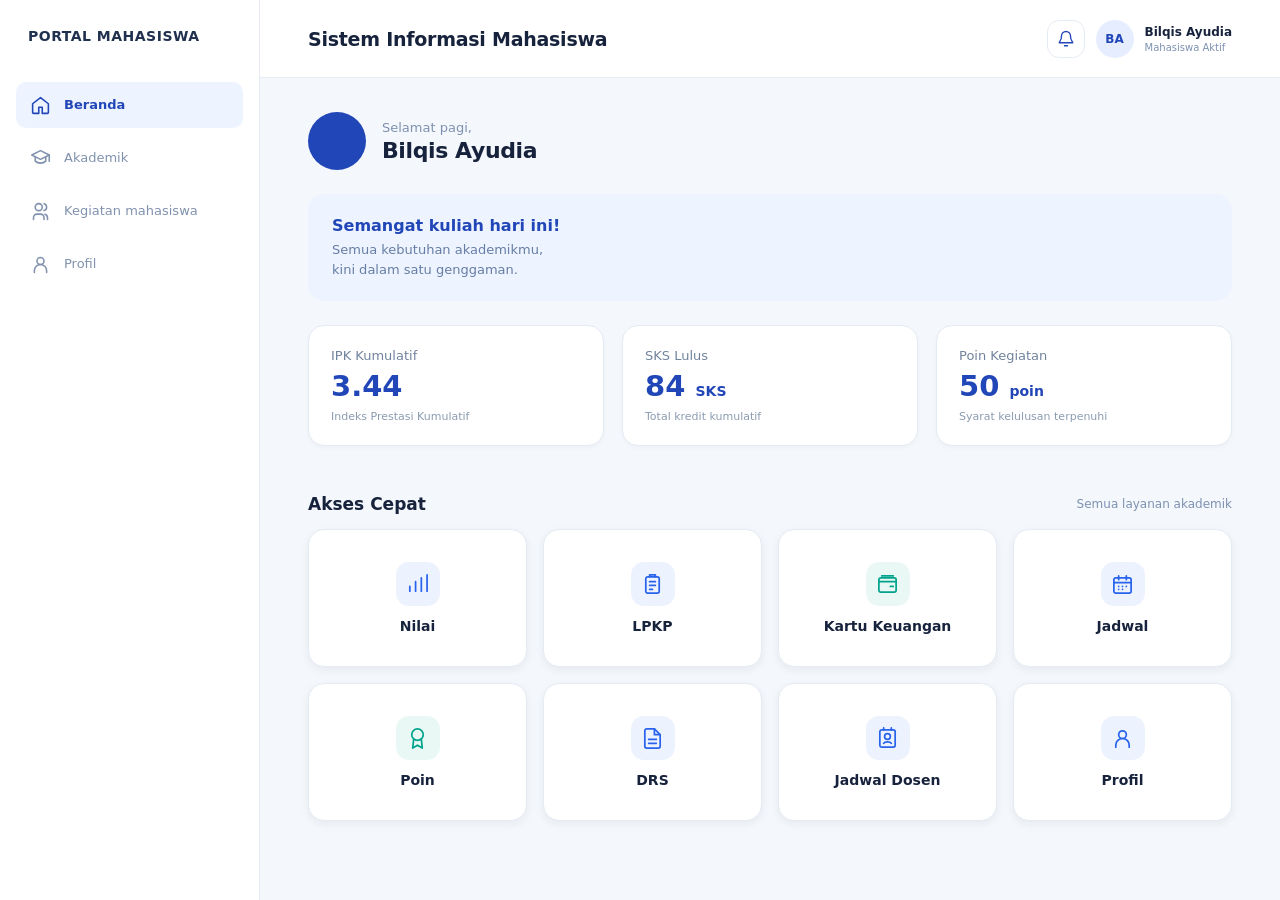
==== index.html @ 896b6457 "Publish Sistem Informasi Mahasiswa on GitHub Pages Co-authored-by: Copilot <223556219+Copilot@users." ====
<!doctype html>
<html lang="id">
  <head>
    <meta charset="UTF-8">
    <meta name="viewport" content="width=device-width, initial-scale=1">
    <meta name="theme-color" content="#f5f8fc">
    <meta name="description" content="Sistem Informasi Mahasiswa Bilqis Ayudia">
    <title>Sistem Informasi Mahasiswa — Bilqis Ayudia</title>
    <link rel="stylesheet" href="styles.css">
  </head>
  <body>
    <main id="app" class="app-shell" aria-live="polite"></main>
    <div id="toast" class="toast" role="status" aria-live="polite"></div>
    <script src="app.js"></script>
  </body>
</html>
---- styles.css ----
:root {
  color-scheme: light;
  --blue: #2146b7;
  --blue-2: #2863eb;
  --blue-dark: #163681;
  --ink: #17233c;
  --muted: #7d91b1;
  --line: #e5ebf3;
  --surface: #fff;
  --page: #f5f8fc;
  --green: #00a56b;
  font-family: Inter, ui-sans-serif, system-ui, -apple-system, BlinkMacSystemFont, "Segoe UI", sans-serif;
  font-synthesis: none;
  text-rendering: optimizeLegibility;
  -webkit-font-smoothing: antialiased;
}

* { box-sizing: border-box; }
body { margin: 0; min-width: 320px; min-height: 100vh; color: var(--ink); background: #edf1f7; }
button, input { font: inherit; }
button { color: inherit; }
.app-shell { position: relative; width: 100%; max-width: 430px; min-height: 100vh; margin: 0 auto; padding-bottom: 76px; overflow: hidden; background: var(--page); box-shadow: 0 0 32px #263a5814; }
.topbar { position: sticky; z-index: 5; top: 0; display: flex; align-items: center; min-height: 58px; padding: 0 18px; background: #ffffffed; border-bottom: 1px solid #e8edf4; backdrop-filter: blur(12px); }
.topbar-title { flex: 1; margin: 0; text-align: center; font-size: 14px; font-weight: 750; letter-spacing: -.25px; }
.back-button, .top-action { display: inline-flex; align-items: center; gap: 5px; min-width: 76px; padding: 8px 0; border: 0; background: transparent; color: var(--blue-2); font-size: 12px; cursor: pointer; }
.top-action { justify-content: flex-end; min-width: 28px; color: var(--muted); }
.page-content { padding: 16px; }
.home-content { padding-top: 24px; }
.welcome { display: flex; align-items: center; gap: 12px; margin: 0 3px 22px; }
.avatar-dot { width: 54px; height: 54px; border-radius: 50%; background: var(--blue); }
.welcome small, .eyebrow { display: block; color: var(--muted); font-size: 11px; }
.welcome h2 { margin: 3px 0 0; font-size: 18px; letter-spacing: -.4px; }
.welcome-note { display: flex; align-items: center; justify-content: space-between; gap: 12px; margin-bottom: 46px; padding: 16px; border-radius: 16px; background: #edf3ff; }
.welcome-note strong { display: block; margin-bottom: 5px; color: var(--blue); font-size: 13px; }
.welcome-note p { margin: 0; color: #667da4; font-size: 11px; line-height: 1.5; }
.icon-button { display: grid; width: 38px; height: 38px; flex: 0 0 auto; place-items: center; border: 0; border-radius: 12px; background: white; color: var(--blue); cursor: pointer; }
.shortcut-grid { display: grid; grid-template-columns: repeat(2, minmax(0, 1fr)); gap: 10px; }
.shortcut { display: flex; min-height: 76px; flex-direction: column; align-items: center; justify-content: center; gap: 6px; border: 1px solid var(--line); border-radius: 15px; background: white; box-shadow: 0 3px 8px #203c6610; font-size: 11px; font-weight: 650; cursor: pointer; transition: transform .15s, box-shadow .15s; }
.shortcut:hover { transform: translateY(-2px); box-shadow: 0 7px 16px #203c6618; }
.shortcut-icon { display: grid; width: 30px; height: 30px; place-items: center; border-radius: 10px; background: #edf2ff; color: var(--blue-2); }
.shortcut:nth-child(3) .shortcut-icon, .shortcut:nth-child(5) .shortcut-icon { background: #e9f8f5; color: #00a38b; }
.bottom-nav { position: fixed; z-index: 8; bottom: 0; left: 50%; display: grid; width: min(100%, 430px); grid-template-columns: repeat(4, 1fr); min-height: 70px; padding: 8px 8px max(8px, env(safe-area-inset-bottom)); transform: translateX(-50%); border-top: 1px solid var(--line); background: #fffffff2; backdrop-filter: blur(12px); }
.nav-item { display: flex; flex-direction: column; align-items: center; justify-content: center; gap: 3px; border: 0; background: transparent; color: #8092ae; font-size: 9px; line-height: 1.15; cursor: pointer; }
.nav-item svg { width: 20px; height: 20px; }
.nav-item.active { color: var(--blue); font-weight: 700; }
.nav-item.active svg { padding: 2px; width: 27px; height: 25px; border-radius: 12px; background: #e9efff; }
.card { margin-bottom: 14px; padding: 16px; border: 1px solid var(--line); border-radius: 17px; background: var(--surface); box-shadow: 0 2px 4px #203c6608; }
.blue-card { color: white; border: 0; background: linear-gradient(135deg, #1d3d94, #2459d2); box-shadow: 0 4px 10px #153c8b25; }
.blue-card p { color: #dce6ff; }
.blue-card .eyebrow { color: #d6e2ff; }
.metric-head, .section-head, .row-between { display: flex; align-items: center; justify-content: space-between; gap: 8px; }
.metric-head { font-size: 10px; }
.metric-head span:last-child { white-space: nowrap; }
.big-number { margin: 4px 0 0; font-size: 29px; font-weight: 800; line-height: 1.1; }
.progress { height: 5px; margin-top: 10px; overflow: hidden; border-radius: 8px; background: #ffffff70; }
.progress span { display: block; width: 100%; height: 100%; background: white; }
.activity-card { position: relative; padding: 12px; }
.tag { display: inline-flex; align-items: center; padding: 4px 7px; border-radius: 6px; background: #edf4ff; color: var(--blue); font-size: 9px; }
.date-inline { color: #8b9cb8; font-size: 9px; }
.activity-card h3 { margin: 7px 54px 5px 0; font-size: 11px; line-height: 1.4; }
.activity-card p, .small-note { margin: 0; color: #8395b1; font-size: 9px; }
.activity-score { position: absolute; top: 11px; right: 12px; color: var(--blue); text-align: right; font-size: 12px; font-weight: 750; }
.activity-footer { display: flex; justify-content: space-between; margin-top: 10px; padding-top: 8px; border-top: 1px solid #edf0f5; color: #8b9cb8; font-size: 9px; }
.success { color: var(--green) !important; }
.primary-button, .secondary-button, .danger-button { width: 100%; min-height: 44px; border: 0; border-radius: 13px; background: var(--blue); color: white; font-size: 12px; font-weight: 700; cursor: pointer; }
.primary-button { box-shadow: 0 3px 6px #1c439330; }
.bottom-action { position: sticky; z-index: 4; bottom: 70px; margin: 0 16px 10px; }
.semester-select { margin: -4px 0 14px; padding: 9px; border: 3px solid #e3e8ef; border-radius: 11px; background: white; text-align: center; font-size: 10px; font-weight: 700; }
.term-label { display: flex; align-items: center; justify-content: space-between; margin: 15px 2px 10px; font-size: 9px; font-weight: 800; }
.semester-pill { display: inline-flex; flex-direction: column; gap: 3px; margin-bottom: 12px; padding: 8px 12px; border-radius: 10px; background: var(--blue-dark); color: white; font-size: 10px; font-weight: 700; }
.semester-pill small { font-size: 8px; font-weight: 400; }
.grade-summary { margin-top: 0; padding: 15px; }
.grade-summary h2 { margin: 11px 0 4px; font-size: 15px; }
.grade-summary .student-id { margin: 0; font-size: 9px; }
.verified { padding: 4px 9px; border: 1px solid #8da8e6; border-radius: 7px; background: #ffffff22; color: #eef3ff; font-size: 9px; }
.stats { display: grid; grid-template-columns: repeat(3, 1fr); gap: 7px; margin: 13px 0 10px; }
.stat { padding: 9px 5px; border: 1px solid #ffffff20; border-radius: 11px; background: #ffffff20; text-align: center; }
.stat small { display: block; margin-bottom: 4px; color: #d7e2ff; font-size: 8px; }
.stat strong { font-size: 16px; }
.summary-foot { display: flex; justify-content: space-between; padding-top: 8px; border-top: 1px solid #ffffff2c; font-size: 8px; }
.table-card { padding: 0; overflow: hidden; }
.table-title { padding: 11px 12px; border-bottom: 1px solid #edf0f5; font-size: 10px; font-weight: 750; }
.grade-table { width: 100%; border-collapse: collapse; text-align: left; font-size: 9px; }
.grade-table th, .grade-table td { padding: 9px 8px; border-bottom: 1px solid #edf0f5; vertical-align: middle; }
.grade-table th { color: #8092ae; font-size: 8px; font-weight: 600; }
.grade-table td:first-child { color: #7186a7; }
.grade-table td:last-child { text-align: center; }
.grade { padding: 2px 5px; border: 1px solid #3282ff; border-radius: 4px; color: #1262eb; font-size: 9px; }
.grade.green { border-color: #00b982; color: #00a66c; }
.grade.orange { border-color: #ff9500; color: #ed8200; }
.finance-summary { padding: 14px; }
.finance-summary .metric-head { font-size: 9px; }
.finance-numbers { display: grid; grid-template-columns: 1fr 1fr; gap: 8px; margin: 12px 0; }
.finance-number { min-height: 48px; padding: 9px; border-radius: 12px; background: #ffffff20; color: #dce6ff; font-size: 8px; }
.finance-number strong { display: block; margin-top: 4px; color: white; font-size: 15px; }
.finance-bottom { padding-top: 9px; border-top: 1px solid #ffffff25; font-size: 9px; }
.method-card { padding: 14px; }
.method-grid { display: grid; grid-template-columns: repeat(4, 1fr); gap: 6px; margin: 11px 0; }
.method { min-height: 40px; border: 1px solid var(--line); border-radius: 10px; background: #f8fafd; font-size: 9px; font-weight: 700; cursor: pointer; }
.method small { display: block; color: #94a4bd; font-size: 7px; font-weight: 400; }
.method.selected { border: 1.5px solid var(--blue-2); background: #f3f7ff; color: var(--blue-2); }
.subheading { margin: 0; font-size: 11px; }
.transactions { padding: 13px 12px; }
.transactions .section-head { margin-bottom: 7px; font-size: 10px; font-weight: 750; }
.transaction { display: flex; justify-content: space-between; gap: 8px; padding: 10px 0; border-bottom: 1px solid #eff2f6; }
.transaction:last-child { border-bottom: 0; }
.transaction strong { display: block; font-size: 9px; }
.transaction small { display: block; margin-top: 4px; color: #92a1b8; font-size: 8px; }
.transaction-amount { flex: 0 0 auto; color: var(--green); text-align: right; font-size: 9px; font-weight: 750; }
.receipt-button { width: 100%; margin-top: 9px; padding: 11px; border: 0; border-radius: 10px; background: #edf2f8; color: #4a5a72; font-size: 10px; font-weight: 650; cursor: pointer; }
.schedule-legend { margin: 0 0 11px; font-size: 10px; font-weight: 700; }
.schedule-legend::before { display: inline-block; width: 8px; height: 8px; margin-right: 6px; border-radius: 50%; background: var(--blue-2); content: ""; }
.schedule-table { width: 100%; border: 1px solid #cfe1ff; border-spacing: 0; overflow: hidden; border-radius: 10px; background: white; font-size: 8px; }
.schedule-table th, .schedule-table td { padding: 8px 6px; border-bottom: 1px solid #e6eef8; vertical-align: top; }
.schedule-table th { background: #e4f2ff; text-align: left; font-size: 8px; }
.schedule-table td:first-child { white-space: nowrap; }
.schedule-table tr.day td { padding: 6px; background: #f2f7ff; color: var(--blue); font-size: 8px; font-weight: 750; }
.schedule-table strong { display: block; color: #1754cc; font-size: 8px; }
.schedule-table small { display: block; margin-top: 3px; color: #8192ac; font-size: 7px; line-height: 1.35; }
.room { display: inline-block; padding: 3px 5px; border-radius: 4px; background: #e7efff; color: #1954c6; font-size: 7px; }
.schedule-empty { padding: 10px !important; color: #a3afc1; text-align: center; font-style: italic; }
.profile-hero { padding: 22px 18px; text-align: center; }
.profile-avatar { display: grid; width: 78px; height: 78px; margin: 0 auto 14px; place-items: center; border-radius: 50%; background: #2454db; box-shadow: 0 3px 6px #2146b740; color: white; font-size: 24px; font-weight: 750; }
.profile-hero h2 { margin: 0 0 4px; font-size: 15px; }
.profile-hero p { margin: 4px 0; color: #657995; font-size: 11px; }
.profile-hero .program { color: #135bff; font-size: 12px; }
.badges { display: flex; justify-content: center; gap: 10px; margin-top: 13px; }
.badge { padding: 5px 13px; border: 1px solid #9ce8c9; border-radius: 16px; background: #f1fff8; color: #00a46b; font-size: 10px; }
.badge.blue { border-color: #b8d3ff; background: #f0f6ff; color: #1761eb; }
.ktm-link { display: inline-flex; align-items: center; justify-content: center; gap: 7px; margin-top: 15px; padding: 8px 12px; border: 1px solid #b8d3ff; border-radius: 9px; background: #f2f7ff; color: #1761eb; font-size: 10px; font-weight: 650; cursor: pointer; }
.section-head { margin: 0 0 10px; }
.section-head h2 { margin: 0; font-size: 13px; }
.text-button { border: 0; background: transparent; color: #145fff; font-size: 10px; cursor: pointer; }
.detail-row { display: flex; justify-content: space-between; gap: 14px; padding: 11px 0; border-top: 1px solid #eff2f6; font-size: 10px; }
.detail-row span:first-child { color: #879bb9; }
.detail-row strong { text-align: right; font-weight: 550; }
.logout { min-height: 44px; border: 1px solid #ffc9cf; background: #fff6f7; color: #f22242; }
.ktm-top { display: flex; align-items: flex-start; justify-content: space-between; padding: 1px 2px 14px; }
.ktm-top h1 { margin: 0; font-size: 14px; }
.active-chip { padding: 8px 12px; border: 1px solid #86aaff; border-radius: 20px; color: var(--blue-2); font-size: 9px; }
.ktm-card { padding: 16px; border: 0; border-radius: 17px; background: linear-gradient(120deg, #1f49c2, #3565c9 70%, #264990); color: white; box-shadow: 0 4px 8px #1d3a8325; }
.university { display: flex; align-items: center; gap: 10px; font-size: 11px; font-weight: 750; }
.uni-mark { display: grid; width: 32px; height: 32px; place-items: center; border: 1px solid #ffffff66; border-radius: 8px; background: #ffffff16; font-size: 14px; }
.university small, .ktm-student small { display: block; margin-top: 2px; color: #e0e9ff; font-size: 9px; font-weight: 400; }
.ktm-student { display: flex; align-items: center; gap: 13px; margin: 17px 0 14px; }
.photo-placeholder { width: 62px; height: 62px; flex: 0 0 auto; border: 2px solid white; border-radius: 50%; }
.ktm-student strong { font-size: 14px; }
.ktm-footer { display: flex; justify-content: space-between; padding-top: 11px; border-top: 1px solid #ffffff35; font-size: 10px; }
.valid-chip { padding: 4px 9px; border-radius: 13px; background: #172d6b80; font-size: 9px; }
.secondary-button { min-height: 39px; margin: 15px 0 6px; border: 4px solid #e1ebff; border-radius: 12px; background: var(--blue-2); }
.bio-card { padding: 8px 14px; }
.bio-card .detail-row { min-height: 50px; align-items: center; }
.bio-card .detail-row:last-child { border-bottom: 0; }
.bio-card .address-row { display: block; padding: 13px 0; }
.bio-card .address-row strong { display: block; margin-top: 8px; text-align: left; }
.lpkp-card { padding: 12px; }
.lpkp-title { display: flex; justify-content: space-between; gap: 8px; margin-bottom: 7px; font-size: 10px; font-weight: 750; }
.lpkp-title span { padding: 4px 6px; border-radius: 9px; background: #eafff4; color: #07965f; font-size: 7px; }
.lpkp-card > p { margin: 0; color: #8395ad; font-size: 8px; line-height: 1.45; }
.course-card { padding: 11px; }
.course-title { margin: 6px 0 5px; color: #1552c5; font-size: 10px; font-weight: 750; }
.course-info { margin: 0; color: #8192a9; font-size: 8px; line-height: 1.45; }
.meeting-title { margin: 12px 0 6px; font-size: 8px; font-weight: 750; }
.meeting-grid { display: grid; grid-template-columns: repeat(8, 1fr); gap: 4px; }
.meeting { display: grid; min-height: 21px; place-items: center; border: 1px solid #dce4ed; border-radius: 5px; background: #f7f9fc; color: #7c8ba1; font-size: 7px; }
.meeting.done { border-color: #7ce3bc; background: #eafff5; color: #00a46b; }
.meeting.current { border-color: var(--blue); background: var(--blue); color: white; }
.meeting-fields { display: grid; gap: 0; margin-top: 11px; padding: 8px; border: 1px solid #e8edf3; border-radius: 9px; background: #fbfcfe; }
.meeting-fields div { display: flex; justify-content: space-between; padding: 3px 0; color: #7d8ea5; font-size: 7px; }
.attendance-head { display: flex; justify-content: space-between; margin: 10px 0 6px; font-size: 8px; font-weight: 750; }
.attendance-person { display: flex; align-items: center; justify-content: space-between; padding: 6px 4px; border-top: 1px solid #edf0f5; font-size: 7px; }
.attendance-person small { display: block; margin-top: 2px; color: #99a6b9; font-size: 6px; }
.attendance-mark { padding: 3px 5px; border-radius: 4px; background: #e6f8f0; color: #07965f; font-size: 7px; }
.attendance-summary { display: grid; grid-template-columns: repeat(2, minmax(0, 1fr)); gap: 6px; margin: 8px 0; }
.attendance-count { display: inline-flex; align-items: center; justify-content: center; min-height: 27px; padding: 5px 7px; border: 1px solid #e5ebf3; border-radius: 7px; background: #f7f9fc; color: #52627a; font-size: 8px; font-weight: 650; }
.attendance-count.status-H { border-color: #b8ead5; background: #eafff5; color: #078654; }
.attendance-count.status-I { border-color: #bfd7ff; background: #eef5ff; color: #2863c7; }
.attendance-count.status-S { border-color: #f4d793; background: #fff8e8; color: #aa7100; }
.attendance-count.status-A { border-color: #ffc9cf; background: #fff1f2; color: #d32e43; }
.attendance-save { grid-column: 1 / -1; min-height: 34px; border-radius: 8px; font-size: 9px; }
.attendance-table-wrap { width: 100%; max-height: 440px; overflow: auto; border: 1px solid #cfe1ee; border-radius: 8px; background: white; }
.attendance-table { width: 100%; min-width: 650px; border-collapse: collapse; background: white; color: #25354d; font-size: 10px; }
.attendance-table th, .attendance-table td { padding: 8px 9px; border-bottom: 1px solid #deedf3; text-align: left; }
.attendance-table th { position: sticky; z-index: 1; top: 0; background: #e6f5fb; font-weight: 650; }
.attendance-table th:first-child, .attendance-table td:first-child { width: 48px; text-align: center; }
.attendance-table th:nth-child(2), .attendance-table td:nth-child(2) { width: 130px; }
.attendance-table th:last-child, .attendance-table td:last-child { width: 180px; }
.attendance-table tbody tr:nth-child(even) { background: #e8f8fc; }
.attendance-table tbody tr:hover { background: #d9f1fa; }
.attendance-select { width: 100%; min-width: 145px; padding: 5px 7px; border: 1px solid #d9e4ee; border-radius: 6px; background: white; color: #34445c; font-size: 9px; }
.attendance-select[data-status="H"] { border-color: #9bdcb9; color: #078654; }
.attendance-select[data-status="I"] { border-color: #a9c8fb; color: #2863c7; }
.attendance-select[data-status="S"] { border-color: #f0d081; color: #9a6900; }
.attendance-select[data-status="A"] { border-color: #f1a7af; color: #c1263d; }
.student-approval { margin-top: 14px; padding: 12px; border: 1px solid #cfe1ee; border-radius: 10px; background: #f8fcfe; }
.approval-fields { display: grid; gap: 0; padding: 8px 10px; border: 1px solid #e2edf3; border-radius: 8px; background: white; }
.approval-row { display: flex; align-items: center; justify-content: space-between; gap: 12px; min-width: 0; padding: 9px 0; border: 0; border-bottom: 1px solid #edf1f5; color: #65758c; font-size: 9px; }
.approval-row strong { color: var(--ink); font-weight: 650; text-align: right; }
.consent-row { display: grid; grid-template-columns: minmax(0, 1fr) auto; }
.consent-row legend { padding: 0 5px; color: #65758c; font-weight: 650; }
.consent-row > span { grid-column: 1 / -1; line-height: 1.5; }
.consent-options { display: flex; gap: 14px; }
.consent-option { display: inline-flex; align-items: center; gap: 5px; color: var(--ink); font-weight: 700; }
.consent-option input { accent-color: var(--blue); }
.material-field { display: grid; gap: 6px; margin-top: 10px; color: #65758c; font-size: 9px; }
.material-field textarea, .approval-date-input { width: 100%; min-width: 0; padding: 8px 9px; border: 1px solid #d9e4ee; border-radius: 6px; background: white; color: var(--ink); font: inherit; }
.material-field small { color: #8c9bb0; font-size: 8px; font-weight: 400; }
.approval-note { padding: 9px 0; border-bottom: 1px solid #edf1f5; }
.approval-date { display: grid; grid-template-columns: minmax(0, 1fr) minmax(140px, .7fr); }
.approval-date-input { font-size: 9px; }
.approval-actions { display: flex; justify-content: flex-end; gap: 8px; margin-top: 10px; }
.approval-actions button, .approval-open { width: auto; min-width: 90px; min-height: 33px; margin: 0; padding: 0 14px; border-radius: 7px; font-size: 9px; }
.approval-actions .secondary-button, .approval-open { border: 1px solid #d9e4ee; background: white; color: #52627a; }
.approval-save:disabled { box-shadow: none; background: #c4cbd6; cursor: not-allowed; }
.approval-open { margin-top: 12px; }
[hidden] { display: none !important; }
.course-list { padding: 3px 12px; }
.course-list-item { display: flex; justify-content: space-between; gap: 8px; padding: 8px 0; border-bottom: 1px solid #eef1f5; font-size: 8px; font-weight: 650; }
.course-list-item small { display: block; margin-top: 3px; color: #8898af; font-size: 7px; font-weight: 400; }
.course-count { align-self: center; padding: 4px 6px; border-radius: 10px; background: #eff2f7; color: #7586a0; font-size: 7px; white-space: nowrap; }
.course-count.complete { background: #e6faf1; color: #009d65; }
.toast { position: fixed; z-index: 20; bottom: 88px; left: 50%; max-width: calc(100% - 32px); padding: 10px 14px; transform: translate(-50%, 12px); border-radius: 10px; background: #17233c; color: white; font-size: 11px; opacity: 0; pointer-events: none; transition: opacity .18s, transform .18s; }
.toast.visible { transform: translate(-50%, 0); opacity: 1; }
.modal-backdrop { position: fixed; z-index: 30; inset: 0; display: grid; place-items: center; padding: 20px; background: #13234466; }
.modal { width: min(100%, 390px); max-height: min(90vh, 760px); overflow-y: auto; padding: 20px; border-radius: 18px; background: white; box-shadow: 0 16px 50px #07142c30; }
.modal h2 { margin: 0 0 15px; font-size: 16px; }
.modal-heading { display: flex; align-items: flex-start; justify-content: space-between; gap: 10px; }
.modal-heading h2 { margin: 0; }
.modal-close { width: 28px; height: 28px; flex: 0 0 auto; border: 0; border-radius: 8px; background: #f2f5fa; color: #7586a0; font-size: 20px; line-height: 1; cursor: pointer; }
.modal-description { margin: 8px 0 15px; color: #8392a8; font-size: 10px; line-height: 1.5; }
.form-field { display: grid; gap: 6px; margin: 12px 0; color: #788ba7; font-size: 10px; }
.form-field input, .form-field select { width: 100%; min-width: 0; padding: 10px; border: 1px solid var(--line); border-radius: 9px; background: white; color: var(--ink); font-size: 12px; }
.form-field input[type="file"] { padding: 8px; font-size: 10px; }
.form-field input[type="file"]::file-selector-button { margin-right: 8px; padding: 6px 8px; border: 0; border-radius: 6px; background: #edf3ff; color: var(--blue); font-size: 9px; cursor: pointer; }
.form-field small { color: #8c9bb0; font-size: 9px; }
.form-row { display: grid; grid-template-columns: 1.2fr .8fr; gap: 10px; }
.modal-actions { display: flex; gap: 9px; margin-top: 18px; }
.modal-actions button { min-height: 39px; }
.modal-actions .cancel { border: 1px solid var(--line); background: white; color: #71829d; }
.modal-actions .primary-button { flex: 1; }
.evidence-name { margin-top: 6px !important; overflow-wrap: anywhere; }
.pending-status { color: #c98200; }
.home-topbar, .dashboard-stats, .shortcut-heading { display: none; }

@media (min-width: 700px) {
  body { padding: 24px 0; }
  .app-shell { min-height: min(900px, calc(100vh - 48px)); border: 1px solid #e5eaf1; border-radius: 22px; }
  .bottom-nav { bottom: max(24px, calc((100vh - 900px) / 2)); border-right: 1px solid var(--line); border-left: 1px solid var(--line); border-radius: 0 0 22px 22px; }
  .toast { bottom: max(100px, calc((100vh - 900px) / 2 + 92px)); }
}

@media (min-width: 700px) and (max-width: 899px) {
  body { padding: 0; background: #f4f7fb; }
  .app-shell { width: 100%; max-width: none; min-height: 100vh; margin: 0; padding: 0 0 0 205px; overflow: visible; border: 0; border-radius: 0; background: #f4f7fb; box-shadow: none; }
  .topbar { min-height: 68px; padding: 0 26px; }
  .topbar-title { text-align: left; font-size: 17px; }
  .home-topbar { display: flex; }
  .home-topbar .topbar-title { flex: 0 1 auto; }
  .home-account { display: flex; align-items: center; gap: 9px; margin-left: auto; font-size: 11px; }
  .home-account .icon-button { border: 1px solid var(--line); }
  .home-account strong, .home-account small { display: block; }
  .home-account small { margin-top: 3px; color: var(--muted); font-size: 9px; }
  .account-avatar { display: grid; width: 34px; height: 34px; place-items: center; border-radius: 50%; background: #e6edff; color: var(--blue); font-weight: 750; }
  .page-content { width: 100%; max-width: none; margin: 0; padding: 26px; }
  .home-content { padding-top: 28px; }
  .dashboard-stats { display: grid; grid-template-columns: repeat(3, minmax(0, 1fr)); gap: 10px; margin-bottom: 24px; }
  .dashboard-stat { display: grid; gap: 6px; margin: 0; padding: 14px; }
  .dashboard-stat > span { color: #71839d; font-size: 11px; }
  .dashboard-stat > strong { color: var(--blue); font-size: 23px; }
  .dashboard-stat > strong small { font-size: 11px; }
  .dashboard-stat > small { color: #8b9bb1; font-size: 9px; }
  .shortcut-heading { display: flex; margin: 0 0 12px; }
  .shortcut-heading h2 { font-size: 15px; }
  .shortcut-heading > span { color: var(--muted); font-size: 10px; }
  .shortcut-grid { grid-template-columns: repeat(2, minmax(0, 1fr)); gap: 12px; }
  .shortcut { min-height: 96px; gap: 9px; font-size: 12px; }
  .bottom-nav { position: fixed; top: 0; right: auto; bottom: 0; left: 0; display: flex; width: 205px; min-height: 100vh; flex-direction: column; align-items: stretch; justify-content: flex-start; gap: 6px; padding: 22px 12px; transform: none; border: 0; border-right: 1px solid #e6ebf2; border-radius: 0; background: white; }
  .bottom-nav::before { padding: 0 10px 22px; color: #20314f; content: "PORTAL MAHASISWA"; font-size: 12px; font-weight: 800; letter-spacing: .025em; }
  .nav-item { min-height: 42px; flex-direction: row; justify-content: flex-start; gap: 10px; padding: 0 10px; border-radius: 9px; font-size: 11px; }
  .nav-item svg { width: 19px; height: 19px; flex: 0 0 auto; }
  .nav-item.active { background: #edf3ff; }
  .nav-item.active svg { width: 19px; height: 19px; padding: 0; border-radius: 0; background: transparent; }
  .nav-item span br { display: none; }
  .bottom-action { position: static; margin: 0 26px 26px; }
  .toast { bottom: 22px; }
}

@media (min-width: 900px) {
  body { min-width: 760px; padding: 0; background: #f4f7fb; }
  .app-shell { width: 100%; max-width: none; min-height: 100vh; margin: 0; padding: 0 0 0 260px; overflow: visible; border: 0; border-radius: 0; background: #f4f7fb; box-shadow: none; }
  .topbar { min-height: 78px; padding: 0 48px; }
  .topbar-title { text-align: left; font-size: 19px; }
  .back-button { min-width: 92px; font-size: 13px; }
  .top-action { min-width: 40px; }
  .home-topbar { display: flex; }
  .home-topbar .topbar-title { flex: 0 1 auto; }
  .home-account { display: flex; align-items: center; gap: 11px; margin-left: auto; font-size: 12px; }
  .home-account .icon-button { border: 1px solid var(--line); }
  .home-account strong, .home-account small { display: block; }
  .home-account small { margin-top: 3px; color: var(--muted); font-size: 10px; }
  .account-avatar { display: grid; width: 38px; height: 38px; place-items: center; border-radius: 50%; background: #e6edff; color: var(--blue); font-weight: 750; }
  .page-content { width: 100%; max-width: 1480px; margin: 0 auto; padding: 32px 48px; }
  .home-content { padding-top: 34px; }
  .welcome { gap: 16px; margin: 0 0 24px; }
  .avatar-dot { width: 58px; height: 58px; }
  .welcome small { font-size: 13px; }
  .welcome h2 { font-size: 22px; }
  .welcome-note { margin-bottom: 24px; padding: 22px 24px; }
  .welcome-note .icon-button { display: none; }
  .welcome-note strong { font-size: 16px; }
  .welcome-note p { font-size: 13px; }
  .welcome-note .icon-button { width: 46px; height: 46px; }
  .dashboard-stats { display: grid; grid-template-columns: repeat(3, minmax(0, 1fr)); gap: 18px; margin-bottom: 30px; }
  .dashboard-stat { display: grid; gap: 7px; margin: 0; padding: 22px; }
  .dashboard-stat > span { color: #71839d; font-size: 13px; }
  .dashboard-stat > strong { color: var(--blue); font-size: 29px; line-height: 1.15; }
  .dashboard-stat > strong small { font-size: 14px; }
  .dashboard-stat > small { color: #8b9bb1; font-size: 11px; }
  .shortcut-heading { display: flex; margin: 0 0 15px; }
  .shortcut-heading h2 { font-size: 17px; }
  .shortcut-heading > span { color: var(--muted); font-size: 12px; }
  .shortcut-grid { grid-template-columns: repeat(4, minmax(0, 1fr)); gap: 16px; }
  .shortcut { min-height: 138px; gap: 12px; border-radius: 16px; font-size: 14px; }
  .shortcut-icon { width: 44px; height: 44px; border-radius: 13px; }
  .shortcut-icon svg { width: 23px; height: 23px; }
  .bottom-nav { position: fixed; top: 0; right: auto; bottom: 0; left: 0; display: flex; width: 260px; min-height: 100vh; flex-direction: column; align-items: stretch; justify-content: flex-start; gap: 7px; padding: 26px 16px; transform: none; border: 0; border-right: 1px solid #e6ebf2; border-radius: 0; background: white; }
  .bottom-nav::before { padding: 0 12px 28px; color: #20314f; content: "PORTAL MAHASISWA"; font-size: 14px; font-weight: 800; letter-spacing: .035em; line-height: 1.5; }
  .nav-item { min-height: 46px; flex-direction: row; justify-content: flex-start; gap: 13px; padding: 0 14px; border-radius: 10px; font-size: 13px; }
  .nav-item svg { width: 21px; height: 21px; flex: 0 0 auto; }
  .nav-item.active { background: #edf3ff; }
  .nav-item.active svg { width: 21px; height: 21px; padding: 0; border-radius: 0; background: transparent; }
  .nav-item span br { display: none; }
  .card { margin-bottom: 18px; padding: 22px; border-radius: 16px; }
  .points-content { display: grid; grid-template-columns: minmax(270px, .72fr) minmax(0, 1.28fr); align-items: start; gap: 18px 24px; }
  .points-summary { grid-column: 1; margin: 0; padding: 24px; }
  .points-summary .metric-head { flex-wrap: wrap; gap: 10px; font-size: 12px; }
  .points-summary .big-number { font-size: 40px; }
  .point-activity-list { grid-column: 2; grid-row: 1 / span 2; }
  .activity-card { margin-bottom: 14px; padding: 19px; }
  .activity-card h3 { margin-top: 12px; font-size: 14px; }
  .activity-card p, .activity-card .date-inline, .activity-footer { font-size: 11px; }
  .activity-score { top: 19px; right: 19px; font-size: 15px; }
  .activity-score .small-note { font-size: 10px; }
  .tag { padding: 6px 9px; font-size: 10px; }
  .bottom-action { position: static; width: calc(100% - 96px); max-width: 1384px; margin: 0 auto 32px; padding: 0; }
  .bottom-action .primary-button { width: auto; min-width: 260px; padding: 0 24px; }
  .grades-content { display: grid; grid-template-columns: minmax(300px, .85fr) minmax(0, 1.15fr); grid-template-areas: "select term" "summary table" "pill table"; align-items: start; gap: 14px 22px; }
  .grades-content > .semester-select { grid-area: select; margin: 0; padding: 12px; border-width: 1px; font-size: 12px; }
  .grades-content > .grade-summary { grid-area: summary; margin: 0; }
  .grade-summary h2 { font-size: 20px; }
  .grade-summary .student-id { font-size: 11px; }
  .stats { gap: 10px; margin: 18px 0 14px; }
  .stat { padding: 14px 8px; }
  .stat small { font-size: 10px; }
  .stat strong { font-size: 20px; }
  .summary-foot { font-size: 10px; }
  .grades-content > .semester-pill { grid-area: pill; justify-self: start; margin: 0; padding: 12px 16px; font-size: 12px; }
  .semester-pill small { font-size: 10px; }
  .grades-content > .term-label { grid-area: term; align-self: end; margin: 0; font-size: 11px; }
  .grades-content > .table-card { grid-area: table; width: 100%; margin: 0; }
  .table-title { padding: 16px; font-size: 13px; }
  .grade-table { font-size: 12px; }
  .grade-table th, .grade-table td { padding: 14px 12px; }
  .grade-table th { font-size: 10px; }
  .grade { padding: 4px 8px; font-size: 11px; }
  .finance-content { display: grid; grid-template-columns: minmax(320px, .9fr) minmax(0, 1.1fr); grid-template-areas: "summary transactions" "method transactions"; align-items: start; gap: 0 22px; }
  .finance-content > .finance-summary { grid-area: summary; margin: 0 0 18px; padding: 24px; }
  .finance-summary .metric-head, .finance-bottom { font-size: 11px; }
  .finance-number { padding: 13px; font-size: 10px; }
  .finance-number strong { font-size: 19px; }
  .finance-content > .method-card { grid-area: method; padding: 20px; }
  .subheading { font-size: 15px; }
  .method { min-height: 54px; font-size: 11px; }
  .method small { font-size: 9px; }
  .finance-content > .transactions { grid-area: transactions; padding: 22px; }
  .transactions .section-head { margin-bottom: 12px; font-size: 14px; }
  .transaction { padding: 14px 0; }
  .transaction strong, .transaction-amount { font-size: 12px; }
  .transaction small { font-size: 10px; }
  .receipt-button { margin-top: 14px; padding: 14px; font-size: 12px; }
  .schedule-content { max-width: 1280px; }
  .schedule-legend { margin-bottom: 15px; font-size: 14px; }
  .schedule-legend::before { width: 10px; height: 10px; }
  .schedule-table { font-size: 12px; }
  .schedule-table th, .schedule-table td { padding: 13px 14px; }
  .schedule-table th, .schedule-table tr.day td { font-size: 11px; }
  .schedule-table strong { font-size: 12px; }
  .schedule-table small, .room { font-size: 10px; }
  .profile-content { display: grid; grid-template-columns: minmax(280px, .8fr) minmax(0, 1.2fr); align-items: start; gap: 18px 24px; }
  .profile-content > .profile-hero { margin: 0; padding: 32px 20px; }
  .profile-avatar { width: 92px; height: 92px; font-size: 28px; }
  .profile-hero h2 { font-size: 20px; }
  .profile-hero p { font-size: 13px; }
  .profile-hero .program { font-size: 14px; }
  .badge { padding: 7px 15px; font-size: 11px; }
  .profile-content > .card:not(.profile-hero) { margin: 0; }
  .profile-content .section-head h2 { font-size: 17px; }
  .profile-content .detail-row { padding: 15px 0; font-size: 12px; }
  .profile-content > .logout { grid-column: 1 / -1; width: auto; justify-self: start; min-width: 260px; margin-top: 2px; }
  .ktm-content { display: grid; grid-template-columns: minmax(300px, .9fr) minmax(0, 1.1fr); grid-template-areas: "heading heading" "identity bio" "edit bio"; align-items: start; gap: 0 24px; }
  .ktm-content > .ktm-top { grid-area: heading; align-items: center; padding: 0 2px 18px; }
  .ktm-top h1 { font-size: 21px; }
  .ktm-content > .ktm-card { grid-area: identity; margin: 0; padding: 24px; }
  .ktm-content > .secondary-button { grid-area: edit; width: 100%; margin: 16px 0 0; }
  .ktm-content > .bio-card { grid-area: bio; margin: 0; padding: 14px 22px; }
  .bio-card .detail-row { min-height: 58px; font-size: 12px; }
  .university { font-size: 13px; }
  .university small { font-size: 11px; }
  .ktm-student strong { font-size: 17px; }
  .ktm-student small, .ktm-footer { font-size: 11px; }
  .lpkp-content { display: grid; grid-template-columns: minmax(0, 1.35fr) minmax(300px, .8fr); align-items: start; gap: 0 18px; }
  .lpkp-content > .lpkp-card:first-child { grid-column: 1 / -1; padding: 18px 22px; }
  .lpkp-content > .lpkp-card:nth-child(2) { grid-column: 1; margin: 0; padding: 18px; }
  .lpkp-content > .course-list { grid-column: 2; grid-row: 2; padding: 8px 18px; }
  .lpkp-title { font-size: 13px; }
  .lpkp-card > p { font-size: 11px; }
  .course-title { font-size: 13px; }
  .course-card { padding: 16px; }
  .course-card h3 { font-size: 14px !important; }
  .course-info, .meeting-title { font-size: 10px; }
  .meeting { min-height: 30px; font-size: 10px; }
  .meeting-fields { padding: 12px; }
  .meeting-fields div { padding: 6px 0; font-size: 10px; }
  .attendance-head { font-size: 11px; }
  .attendance-summary { grid-template-columns: repeat(4, minmax(0, 1fr)) auto; align-items: center; gap: 8px; }
  .attendance-count { min-height: 31px; font-size: 10px; }
  .attendance-save { grid-column: auto; min-height: 32px; padding: 0 14px; font-size: 10px; }
  .attendance-table-wrap { max-height: 520px; }
  .attendance-table { min-width: 640px; font-size: 11px; }
  .attendance-table th, .attendance-table td { padding: 9px 10px; }
  .attendance-select { padding: 6px 8px; font-size: 10px; }
  .student-approval { padding: 16px; }
  .approval-row, .material-field { font-size: 10px; }
  .approval-fields { padding: 10px 14px; }
  .approval-actions button, .approval-open { min-height: 36px; font-size: 10px; }
  .attendance-person { padding: 9px 6px; font-size: 10px; }
  .attendance-person small { font-size: 9px; }
  .course-list-item { padding: 13px 0; font-size: 11px; }
  .course-list-item small, .course-count { font-size: 9px; }
  .toast { bottom: 28px; }
  .modal-backdrop { z-index: 40; }
}

@media (min-width: 900px) and (max-width: 1100px) {
  .app-shell { padding-left: 220px; }
  .bottom-nav { width: 220px; }
  .page-content { padding-right: 30px; padding-left: 30px; }
  .topbar { padding-right: 30px; padding-left: 30px; }
  .shortcut-grid { grid-template-columns: repeat(2, minmax(0, 1fr)); }
  .grades-content, .finance-content, .profile-content, .ktm-content, .lpkp-content { grid-template-columns: minmax(0, 1fr); grid-template-areas: none; }
  .grades-content > *, .finance-content > *, .profile-content > *, .ktm-content > *, .lpkp-content > * { grid-column: 1 !important; grid-row: auto !important; }
  .grades-content > .semester-select { grid-area: auto; }
  .grades-content > .grade-summary, .finance-content > .finance-summary, .finance-content > .method-card, .profile-content > .profile-hero, .profile-content > .card:not(.profile-hero), .ktm-content > .ktm-card, .ktm-content > .secondary-button, .ktm-content > .bio-card, .lpkp-content > .lpkp-card:nth-child(2), .lpkp-content > .course-list { grid-area: auto; }
  .grades-content > .term-label { grid-area: auto; }
  .grades-content > .table-card { grid-area: auto; }
}
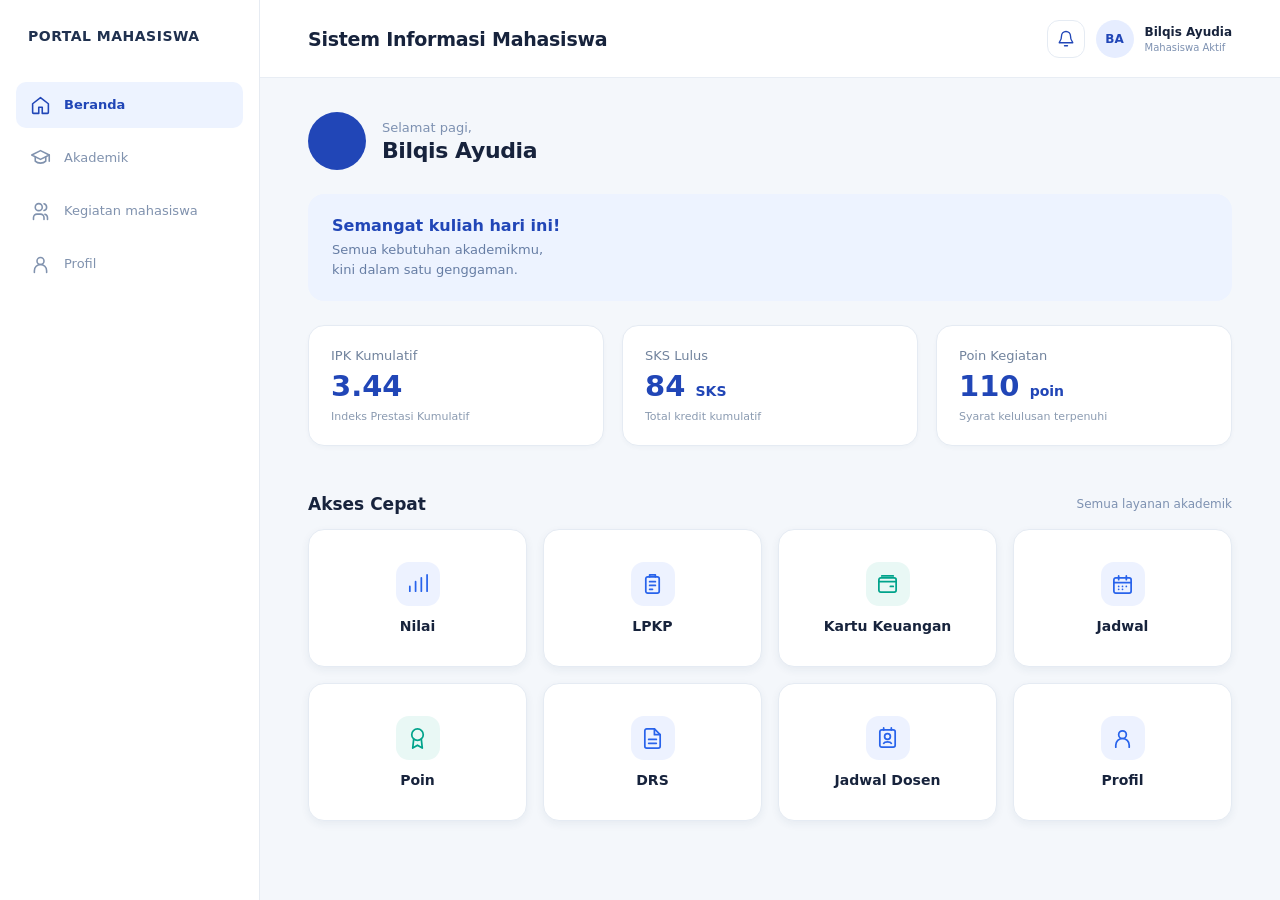
==== commit 27600f54: "Add student activity points catalog Co-authored-by: Copilot <223556219+Copilot@users.noreply.github." ====
--- a/index.html
+++ b/index.html
@@ -6,11 +6,11 @@
     <meta name="theme-color" content="#f5f8fc">
     <meta name="description" content="Sistem Informasi Mahasiswa Bilqis Ayudia">
     <title>Sistem Informasi Mahasiswa — Bilqis Ayudia</title>
-    <link rel="stylesheet" href="styles.css">
+    <link rel="stylesheet" href="styles.css?v=20261018-1621">
   </head>
   <body>
     <main id="app" class="app-shell" aria-live="polite"></main>
     <div id="toast" class="toast" role="status" aria-live="polite"></div>
-    <script src="app.js"></script>
+    <script src="app.js?v=20261018-1621"></script>
   </body>
 </html>
--- a/styles.css
+++ b/styles.css
@@ -67,8 +67,6 @@
 .bottom-action { position: sticky; z-index: 4; bottom: 70px; margin: 0 16px 10px; }
 .semester-select { margin: -4px 0 14px; padding: 9px; border: 3px solid #e3e8ef; border-radius: 11px; background: white; text-align: center; font-size: 10px; font-weight: 700; }
 .term-label { display: flex; align-items: center; justify-content: space-between; margin: 15px 2px 10px; font-size: 9px; font-weight: 800; }
-.semester-pill { display: inline-flex; flex-direction: column; gap: 3px; margin-bottom: 12px; padding: 8px 12px; border-radius: 10px; background: var(--blue-dark); color: white; font-size: 10px; font-weight: 700; }
-.semester-pill small { font-size: 8px; font-weight: 400; }
 .grade-summary { margin-top: 0; padding: 15px; }
 .grade-summary h2 { margin: 11px 0 4px; font-size: 15px; }
 .grade-summary .student-id { margin: 0; font-size: 9px; }
@@ -88,6 +86,30 @@
 .grade { padding: 2px 5px; border: 1px solid #3282ff; border-radius: 4px; color: #1262eb; font-size: 9px; }
 .grade.green { border-color: #00b982; color: #00a66c; }
 .grade.orange { border-color: #ff9500; color: #ed8200; }
+.point-filters { display: grid; gap: 9px; padding: 12px; }
+.point-filter { display: grid; grid-template-columns: 68px minmax(0, 1fr); align-items: center; gap: 8px; font-size: 11px; font-weight: 650; }
+.point-filter select, .point-search input { width: 100%; min-width: 0; min-height: 34px; padding: 6px 9px; border: 1px solid #cbd6e4; border-radius: 4px; background: #f7f9fc; color: var(--ink); font: inherit; }
+.point-search { display: flex; flex-wrap: wrap; align-items: center; justify-content: center; gap: 7px; padding-top: 8px; border-top: 1px solid var(--line); font-size: 11px; font-weight: 650; }
+.point-search input { width: min(100%, 240px); background: white; }
+.point-search button { min-height: 34px; padding: 0 14px; border: 1px solid #9ba8b8; border-radius: 4px; background: #f4f6f8; font-weight: 750; cursor: pointer; }
+.point-results { padding: 0; overflow: hidden; }
+.point-results h2 { margin: 0; padding: 11px 12px; border-bottom: 1px solid var(--line); text-align: center; font-size: 13px; }
+.point-table-wrap { overflow-x: auto; }
+.point-table { width: 100%; min-width: 820px; border-collapse: collapse; background: white; text-align: left; font-size: 11px; }
+.point-table th, .point-table td { padding: 7px 8px; border: 1px solid #cbd8e5; vertical-align: top; }
+.point-table th { background: #d9f0fa; font-weight: 650; }
+.point-table tbody tr:nth-child(even) { background: #f0f9fd; }
+.point-table th:first-child, .point-table td:first-child, .point-table th:nth-last-child(-n+2), .point-table td:nth-last-child(-n+2) { text-align: center; }
+.point-table td:nth-child(2), .point-table td:nth-child(3), .point-table td:nth-child(4) { min-width: 190px; }
+.point-table .point-verified { font-weight: 750; }
+.point-table .point-unverified { color: #b42318; font-weight: 750; }
+.point-table .point-empty { padding: 18px; text-align: center; }
+.point-totals { padding: 0 1px; }
+.point-totals h2 { margin: 9px 0 3px; font-size: 12px; }
+.point-totals p { margin: 0; padding: 5px 8px; background: #edf8fc; font-size: 11px; }
+.point-totals p:nth-of-type(even) { background: white; }
+.mandatory-done { color: var(--ink); }
+.mandatory-pending { color: #c52828; }
 .finance-summary { padding: 14px; }
 .finance-summary .metric-head { font-size: 9px; }
 .finance-numbers { display: grid; grid-template-columns: 1fr 1fr; gap: 8px; margin: 12px 0; }
@@ -119,6 +141,26 @@
 .schedule-table small { display: block; margin-top: 3px; color: #8192ac; font-size: 7px; line-height: 1.35; }
 .room { display: inline-block; padding: 3px 5px; border-radius: 4px; background: #e7efff; color: #1954c6; font-size: 7px; }
 .schedule-empty { padding: 10px !important; color: #a3afc1; text-align: center; font-style: italic; }
+.lecturer-search-panel { display: grid; grid-template-columns: minmax(105px, 16%) minmax(0, 1fr); margin-bottom: 8px; border: 1px solid #a9c9e9; border-radius: 7px; background: white; }
+.lecturer-search-panel label { display: flex; min-height: 38px; align-items: center; padding: 0 10px; border-right: 1px solid #a9c9e9; background: #f7fbff; color: #273951; font-size: 11px; font-weight: 650; }
+.lecturer-search-input { width: 100%; min-width: 0; padding: 7px 10px; border: 0; border-radius: 0 7px 7px 0; outline-color: var(--blue-2); background: white; color: var(--ink); font-size: 11px; }
+.lecturer-grid-wrap { position: relative; width: 100%; overflow: auto; border: 1px solid #a9c9e9; border-radius: 7px; background: white; }
+.lecturer-grid { width: 100%; min-width: 1050px; table-layout: fixed; border-collapse: collapse; color: #23344d; font-size: 9px; }
+.lecturer-grid th, .lecturer-grid td { height: 74px; padding: 5px; border: 1px solid #b7d0e9; text-align: center; }
+.lecturer-grid thead th { position: sticky; z-index: 2; top: 0; height: 34px; background: #b9e4f5; font-weight: 650; }
+.lecturer-grid thead th:first-child { left: 0; z-index: 3; width: 82px; }
+.lecturer-grid tbody th { position: sticky; z-index: 1; left: 0; width: 82px; background: #9bcdf6; font-weight: 650; }
+.lecturer-grid tbody td { background: white; }
+.lecturer-grid tbody .lecturer-class-cell { background: #e8f5ff; color: #2c4360; text-align: left; vertical-align: middle; }
+.lecturer-class-cell strong, .lecturer-class-cell span, .lecturer-class-cell small { display: block; }
+.lecturer-class-cell strong { color: #1554c1; font-size: 9px; }
+.lecturer-class-cell span { margin-top: 3px; font-size: 9px; font-weight: 650; line-height: 1.3; }
+.lecturer-class-cell small { margin-top: 3px; color: #70829b; font-size: 8px; }
+.lecturer-grid-empty { position: absolute; top: 50%; right: 10px; left: 92px; margin: 0; transform: translateY(-50%); color: #8092aa; font-size: 10px; text-align: center; pointer-events: none; }
+.lecturer-actions { display: flex; justify-content: flex-end; gap: 8px; margin-top: 9px; }
+.lecturer-actions button { width: auto; min-width: 82px; min-height: 36px; margin: 0; padding: 0 15px; border-radius: 8px; font-size: 10px; }
+.lecturer-actions .secondary-button { border: 1px solid #d4dfed; background: #f5f8fc; color: #52627a; }
+.lecturer-actions .lecturer-download:disabled { box-shadow: none; background: #c5cdd9; cursor: not-allowed; }
 .profile-hero { padding: 22px 18px; text-align: center; }
 .profile-avatar { display: grid; width: 78px; height: 78px; margin: 0 auto 14px; place-items: center; border-radius: 50%; background: #2454db; box-shadow: 0 3px 6px #2146b740; color: white; font-size: 24px; font-weight: 750; }
 .profile-hero h2 { margin: 0 0 4px; font-size: 15px; }
@@ -239,6 +281,31 @@
 .modal-actions .cancel { border: 1px solid var(--line); background: white; color: #71829d; }
 .modal-actions .primary-button { flex: 1; }
 .evidence-name { margin-top: 6px !important; overflow-wrap: anywhere; }
+.drs-content { padding-top: 18px; }
+.drs-summary { margin-bottom: 18px; padding: 20px; border-radius: 20px; background: linear-gradient(135deg, #2148c4, #30308f); }
+.drs-summary .eyebrow { color: #d7e2ff; font-size: 10px; }
+.drs-summary h2 { margin: 8px 0 7px; color: white; font-size: 17px; line-height: 1.25; }
+.drs-student-id { margin: 0; color: #e0e8ff !important; font-size: 9px; }
+.drs-student-id span { padding: 0 2px; }
+.drs-summary-footer { display: flex; align-items: center; justify-content: space-between; gap: 10px; margin-top: 15px; padding-top: 10px; border-top: 1px solid #ffffff2c; }
+.drs-adviser { display: inline-flex; align-items: center; gap: 6px; max-width: 100%; padding: 5px 8px; border: 1px solid #ffffff22; border-radius: 12px; background: #142f8266; color: #dce6ff; font-size: 9px; line-height: 1.4; }
+.drs-adviser > span { display: grid; width: 14px; height: 14px; flex: 0 0 auto; place-items: center; border-radius: 50%; background: #19c88a; color: #103d57; font-size: 9px; font-weight: 800; }
+.drs-total { color: #e1e8ff; text-align: right; font-size: 9px; }
+.drs-total strong { display: block; margin-top: 2px; color: white; font-size: 14px; }
+.drs-list-heading { display: flex; align-items: baseline; justify-content: space-between; gap: 10px; margin: 0 2px 10px; }
+.drs-list-heading h2 { margin: 0; font-size: 11px; font-weight: 700; }
+.drs-list-heading > strong { color: var(--blue-2); font-size: 11px; white-space: nowrap; }
+.drs-course-list { display: grid; gap: 10px; }
+.drs-course { margin: 0; padding: 13px; border-radius: 15px; }
+.drs-course-top { display: flex; align-items: center; justify-content: space-between; gap: 10px; }
+.drs-course-top .tag { background: #eff3f8; color: #53647c; font-size: 8px; }
+.drs-course-top > strong { color: var(--blue-2); font-size: 10px; white-space: nowrap; }
+.drs-course h3 { margin: 7px 0 5px; font-size: 11px; line-height: 1.35; }
+.drs-course-details { display: flex; align-items: flex-start; justify-content: space-between; gap: 8px; color: #8091aa; font-size: 9px; line-height: 1.45; }
+.drs-course-details span:first-child { min-width: 0; }
+.drs-course-details span:last-child { flex: 0 0 auto; color: #52627a; text-align: right; white-space: nowrap; }
+.drs-grand-total { display: grid; grid-template-columns: 1fr auto auto; gap: 12px; align-items: center; margin-top: 2px; padding: 12px; border: 1px solid var(--line); border-radius: 12px; background: white; font-size: 10px; font-weight: 700; }
+.drs-grand-total strong:last-child { color: var(--blue-2); text-align: right; }
 .pending-status { color: #c98200; }
 .home-topbar, .dashboard-stats, .shortcut-heading { display: none; }
 
@@ -247,6 +314,17 @@
   .app-shell { min-height: min(900px, calc(100vh - 48px)); border: 1px solid #e5eaf1; border-radius: 22px; }
   .bottom-nav { bottom: max(24px, calc((100vh - 900px) / 2)); border-right: 1px solid var(--line); border-left: 1px solid var(--line); border-radius: 0 0 22px 22px; }
   .toast { bottom: max(100px, calc((100vh - 900px) / 2 + 92px)); }
+  .drs-course-list { grid-template-columns: repeat(2, minmax(0, 1fr)); gap: 14px; }
+  .drs-course { min-height: 122px; padding: 16px; }
+  .drs-course h3 { font-size: 13px; }
+  .drs-course-top .tag, .drs-course-details { font-size: 10px; }
+  .drs-course-top > strong, .drs-list-heading > strong { font-size: 12px; }
+  .drs-list-heading h2 { font-size: 13px; }
+  .drs-summary { padding: 24px 28px; }
+  .drs-summary h2 { font-size: 21px; }
+  .drs-student-id, .drs-adviser, .drs-total { font-size: 11px; }
+  .drs-total strong { font-size: 17px; }
+  .drs-grand-total { padding: 15px 18px; font-size: 12px; }
 }
 
 @media (min-width: 700px) and (max-width: 899px) {
@@ -331,20 +409,20 @@
   .nav-item.active svg { width: 21px; height: 21px; padding: 0; border-radius: 0; background: transparent; }
   .nav-item span br { display: none; }
   .card { margin-bottom: 18px; padding: 22px; border-radius: 16px; }
-  .points-content { display: grid; grid-template-columns: minmax(270px, .72fr) minmax(0, 1.28fr); align-items: start; gap: 18px 24px; }
-  .points-summary { grid-column: 1; margin: 0; padding: 24px; }
-  .points-summary .metric-head { flex-wrap: wrap; gap: 10px; font-size: 12px; }
-  .points-summary .big-number { font-size: 40px; }
-  .point-activity-list { grid-column: 2; grid-row: 1 / span 2; }
-  .activity-card { margin-bottom: 14px; padding: 19px; }
-  .activity-card h3 { margin-top: 12px; font-size: 14px; }
-  .activity-card p, .activity-card .date-inline, .activity-footer { font-size: 11px; }
-  .activity-score { top: 19px; right: 19px; font-size: 15px; }
-  .activity-score .small-note { font-size: 10px; }
-  .tag { padding: 6px 9px; font-size: 10px; }
+  .points-content { display: block; }
+  .points-content > .point-filters { display: grid; grid-template-columns: minmax(220px, 1fr); gap: 8px; margin-bottom: 12px; padding: 12px; }
+  .point-filter { grid-template-columns: 105px minmax(0, 1fr); font-size: 13px; }
+  .point-filter select, .point-search input, .point-search button { min-height: 36px; }
+  .point-search { font-size: 13px; }
+  .points-content > .point-results { margin-bottom: 8px; }
+  .point-results h2 { padding: 12px; font-size: 15px; }
+  .point-table { min-width: 1020px; font-size: 13px; }
+  .point-table th, .point-table td { padding: 8px 10px; }
+  .point-totals h2 { margin-top: 10px; font-size: 14px; }
+  .point-totals p { font-size: 13px; }
   .bottom-action { position: static; width: calc(100% - 96px); max-width: 1384px; margin: 0 auto 32px; padding: 0; }
   .bottom-action .primary-button { width: auto; min-width: 260px; padding: 0 24px; }
-  .grades-content { display: grid; grid-template-columns: minmax(300px, .85fr) minmax(0, 1.15fr); grid-template-areas: "select term" "summary table" "pill table"; align-items: start; gap: 14px 22px; }
+  .grades-content { display: grid; grid-template-columns: minmax(300px, .85fr) minmax(0, 1.15fr); grid-template-areas: "select term" "summary table"; align-items: start; gap: 14px 22px; }
   .grades-content > .semester-select { grid-area: select; margin: 0; padding: 12px; border-width: 1px; font-size: 12px; }
   .grades-content > .grade-summary { grid-area: summary; margin: 0; }
   .grade-summary h2 { font-size: 20px; }
@@ -354,8 +432,6 @@
   .stat small { font-size: 10px; }
   .stat strong { font-size: 20px; }
   .summary-foot { font-size: 10px; }
-  .grades-content > .semester-pill { grid-area: pill; justify-self: start; margin: 0; padding: 12px 16px; font-size: 12px; }
-  .semester-pill small { font-size: 10px; }
   .grades-content > .term-label { grid-area: term; align-self: end; margin: 0; font-size: 11px; }
   .grades-content > .table-card { grid-area: table; width: 100%; margin: 0; }
   .table-title { padding: 16px; font-size: 13px; }
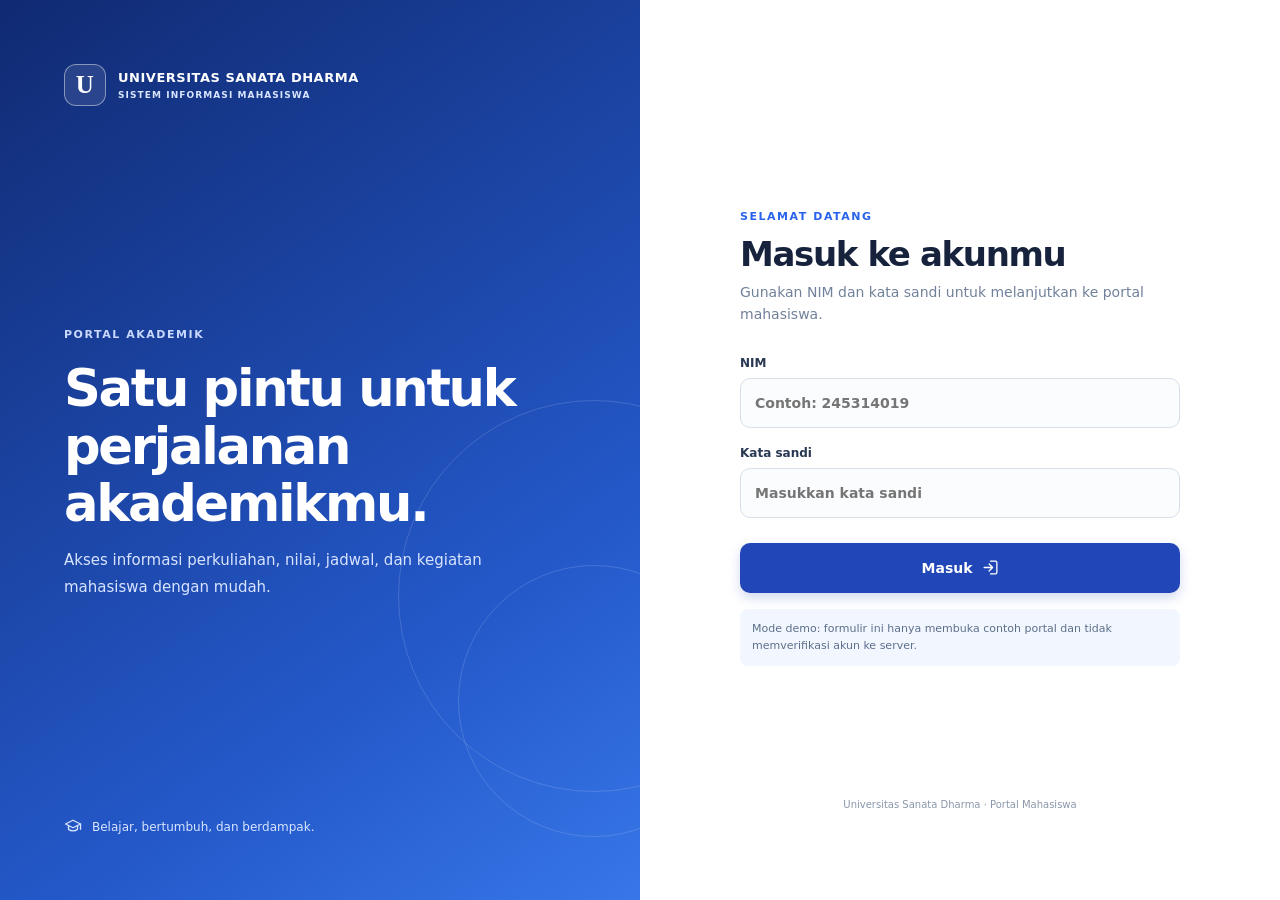
==== commit 577e4045: "Add student portal login screen Co-authored-by: Copilot <223556219+Copilot@users.noreply.github.com>" ====
--- a/index.html
+++ b/index.html
@@ -6,11 +6,11 @@
     <meta name="theme-color" content="#f5f8fc">
     <meta name="description" content="Sistem Informasi Mahasiswa Bilqis Ayudia">
     <title>Sistem Informasi Mahasiswa — Bilqis Ayudia</title>
-    <link rel="stylesheet" href="styles.css?v=20261018-1621">
+    <link rel="stylesheet" href="styles.css?v=20261018-1841">
   </head>
   <body>
     <main id="app" class="app-shell" aria-live="polite"></main>
     <div id="toast" class="toast" role="status" aria-live="polite"></div>
-    <script src="app.js?v=20261018-1621"></script>
+    <script src="app.js?v=20261018-1841"></script>
   </body>
 </html>
--- a/styles.css
+++ b/styles.css
@@ -20,6 +20,33 @@
 button, input { font: inherit; }
 button { color: inherit; }
 .app-shell { position: relative; width: 100%; max-width: 430px; min-height: 100vh; margin: 0 auto; padding-bottom: 76px; overflow: hidden; background: var(--page); box-shadow: 0 0 32px #263a5814; }
+.app-shell.is-login { width: 100%; max-width: none; min-height: 100vh; margin: 0; padding: 0; overflow: visible; background: #fff; box-shadow: none; }
+.login-page { display: grid; min-height: 100vh; grid-template-columns: minmax(0, 1fr) minmax(0, 1fr); background: white; }
+.login-brand-panel { position: relative; display: flex; min-height: 100vh; flex-direction: column; justify-content: space-between; overflow: hidden; padding: clamp(32px, 5vw, 76px); background: linear-gradient(145deg, #102a72, #2458c9 70%, #3777e8); color: white; }
+.login-brand-panel::before, .login-brand-panel::after { position: absolute; right: -150px; bottom: 12%; width: 390px; height: 390px; border: 1px solid #ffffff25; border-radius: 50%; content: ""; }
+.login-brand-panel::after { right: -90px; bottom: 7%; width: 270px; height: 270px; }
+.login-brand, .login-mobile-brand { position: relative; z-index: 1; display: flex; align-items: center; gap: 12px; font-size: 13px; font-weight: 800; letter-spacing: .04em; }
+.login-brand-mark { display: grid; width: 42px; height: 42px; flex: 0 0 auto; place-items: center; border: 1px solid #ffffff70; border-radius: 12px; background: #ffffff18; font-family: Georgia, serif; font-size: 25px; }
+.login-brand small { display: block; margin-top: 5px; color: #d9e5ff; font-size: 9px; letter-spacing: .12em; }
+.login-welcome { position: relative; z-index: 1; max-width: 570px; margin: auto 0; padding: 56px 0; }
+.login-eyebrow { color: var(--blue-2); font-size: 11px; font-weight: 800; letter-spacing: .14em; }
+.login-brand-panel .login-eyebrow { color: #c9d9ff; }
+.login-welcome h1 { max-width: 560px; margin: 18px 0 14px; font-size: clamp(34px, 4vw, 58px); line-height: 1.12; letter-spacing: -.045em; }
+.login-welcome p { max-width: 440px; margin: 0; color: #d9e5ff; font-size: 15px; line-height: 1.8; }
+.login-brand-footer { position: relative; z-index: 1; display: flex; align-items: center; gap: 10px; color: #d9e5ff; font-size: 12px; }
+.login-form-panel { display: flex; min-height: 100vh; flex-direction: column; justify-content: center; padding: clamp(28px, 7vw, 100px); }
+.login-form { width: 100%; max-width: 440px; margin: auto; }
+.login-mobile-brand { display: none; margin-bottom: 40px; color: var(--blue-dark); font-size: 10px; }
+.login-mobile-brand .login-brand-mark { width: 36px; height: 36px; border-color: #dce5f4; background: #edf3ff; color: var(--blue); font-size: 20px; }
+.login-form h2 { margin: 10px 0 7px; color: var(--ink); font-size: clamp(26px, 3vw, 34px); letter-spacing: -.04em; }
+.login-description { margin: 0 0 30px; color: #71819a; font-size: 14px; line-height: 1.6; }
+.login-field { display: grid; gap: 8px; margin: 18px 0; color: #293852; font-size: 12px; font-weight: 700; }
+.login-field input { width: 100%; min-height: 50px; padding: 0 14px; border: 1px solid #d7dfeb; border-radius: 10px; outline: none; background: #fbfcfe; color: var(--ink); font-size: 14px; }
+.login-field input:focus { border-color: var(--blue-2); box-shadow: 0 0 0 3px #2863eb1c; }
+.login-submit { display: flex; width: 100%; min-height: 50px; align-items: center; justify-content: center; gap: 9px; margin-top: 25px; border: 0; border-radius: 10px; background: var(--blue); box-shadow: 0 5px 12px #2146b733; color: white; font-size: 14px; font-weight: 750; cursor: pointer; }
+.login-submit:hover { background: var(--blue-dark); }
+.login-demo-note { margin: 16px 0 0; padding: 11px 12px; border-radius: 8px; background: #f1f6ff; color: #5d6f8a; font-size: 11px; line-height: 1.6; }
+.login-footer { padding-top: 18px; color: #8997aa; text-align: center; font-size: 10px; }
 .topbar { position: sticky; z-index: 5; top: 0; display: flex; align-items: center; min-height: 58px; padding: 0 18px; background: #ffffffed; border-bottom: 1px solid #e8edf4; backdrop-filter: blur(12px); }
 .topbar-title { flex: 1; margin: 0; text-align: center; font-size: 14px; font-weight: 750; letter-spacing: -.25px; }
 .back-button, .top-action { display: inline-flex; align-items: center; gap: 5px; min-width: 76px; padding: 8px 0; border: 0; background: transparent; color: var(--blue-2); font-size: 12px; cursor: pointer; }
@@ -330,6 +357,10 @@
 @media (min-width: 700px) and (max-width: 899px) {
   body { padding: 0; background: #f4f7fb; }
   .app-shell { width: 100%; max-width: none; min-height: 100vh; margin: 0; padding: 0 0 0 205px; overflow: visible; border: 0; border-radius: 0; background: #f4f7fb; box-shadow: none; }
+  .app-shell.is-login { padding: 0; background: white; }
+  .login-brand-panel { padding: 34px; }
+  .login-form-panel { padding: 36px; }
+  .login-welcome h1 { font-size: 38px; }
   .topbar { min-height: 68px; padding: 0 26px; }
   .topbar-title { text-align: left; font-size: 17px; }
   .home-topbar { display: flex; }
@@ -366,6 +397,7 @@
 @media (min-width: 900px) {
   body { min-width: 760px; padding: 0; background: #f4f7fb; }
   .app-shell { width: 100%; max-width: none; min-height: 100vh; margin: 0; padding: 0 0 0 260px; overflow: visible; border: 0; border-radius: 0; background: #f4f7fb; box-shadow: none; }
+  .app-shell.is-login { padding: 0; background: white; }
   .topbar { min-height: 78px; padding: 0 48px; }
   .topbar-title { text-align: left; font-size: 19px; }
   .back-button { min-width: 92px; font-size: 13px; }
@@ -517,6 +549,19 @@
   .modal-backdrop { z-index: 40; }
 }
 
+@media (max-width: 699px) {
+  .app-shell.is-login { min-height: 100vh; background: white; }
+  .login-page { display: block; }
+  .login-brand-panel { display: none; }
+  .login-form-panel { min-height: 100vh; justify-content: flex-start; padding: 28px 24px 18px; }
+  .login-form { margin: auto; }
+  .login-mobile-brand { display: flex; margin-bottom: 52px; }
+  .login-form h2 { font-size: 27px; }
+  .login-description { margin-bottom: 25px; font-size: 13px; }
+  .login-field input { min-height: 48px; }
+  .login-footer { margin-top: 25px; }
+}
+
 @media (min-width: 900px) and (max-width: 1100px) {
   .app-shell { padding-left: 220px; }
   .bottom-nav { width: 220px; }
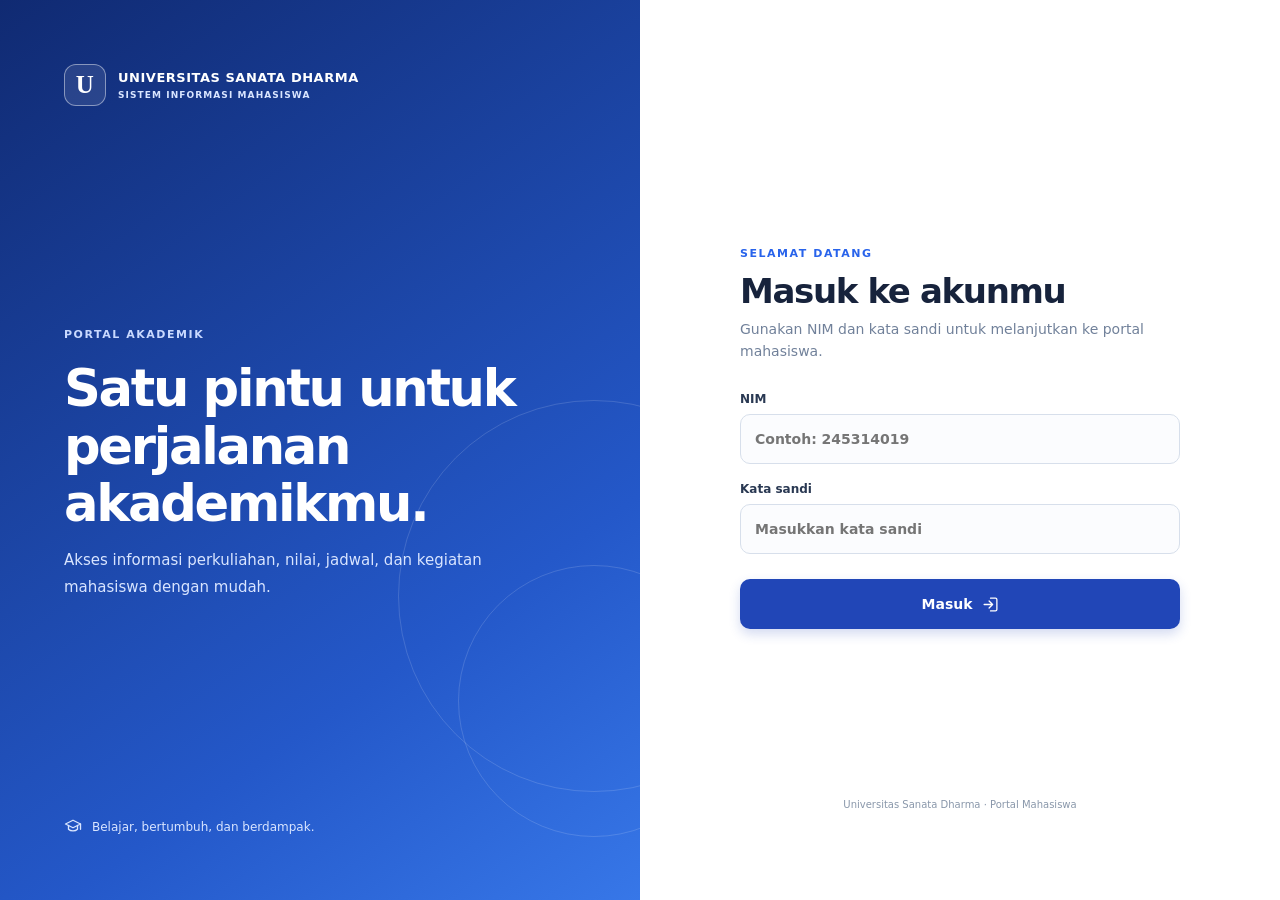
==== commit 51792c9d: "Remove demo notice from login screen Co-authored-by: Copilot <223556219+Copilot@users.noreply.github" ====
--- a/index.html
+++ b/index.html
@@ -6,11 +6,11 @@
     <meta name="theme-color" content="#f5f8fc">
     <meta name="description" content="Sistem Informasi Mahasiswa Bilqis Ayudia">
     <title>Sistem Informasi Mahasiswa — Bilqis Ayudia</title>
-    <link rel="stylesheet" href="styles.css?v=20261018-1841">
+    <link rel="stylesheet" href="styles.css?v=20261018-1847">
   </head>
   <body>
     <main id="app" class="app-shell" aria-live="polite"></main>
     <div id="toast" class="toast" role="status" aria-live="polite"></div>
-    <script src="app.js?v=20261018-1841"></script>
+    <script src="app.js?v=20261018-1847"></script>
   </body>
 </html>
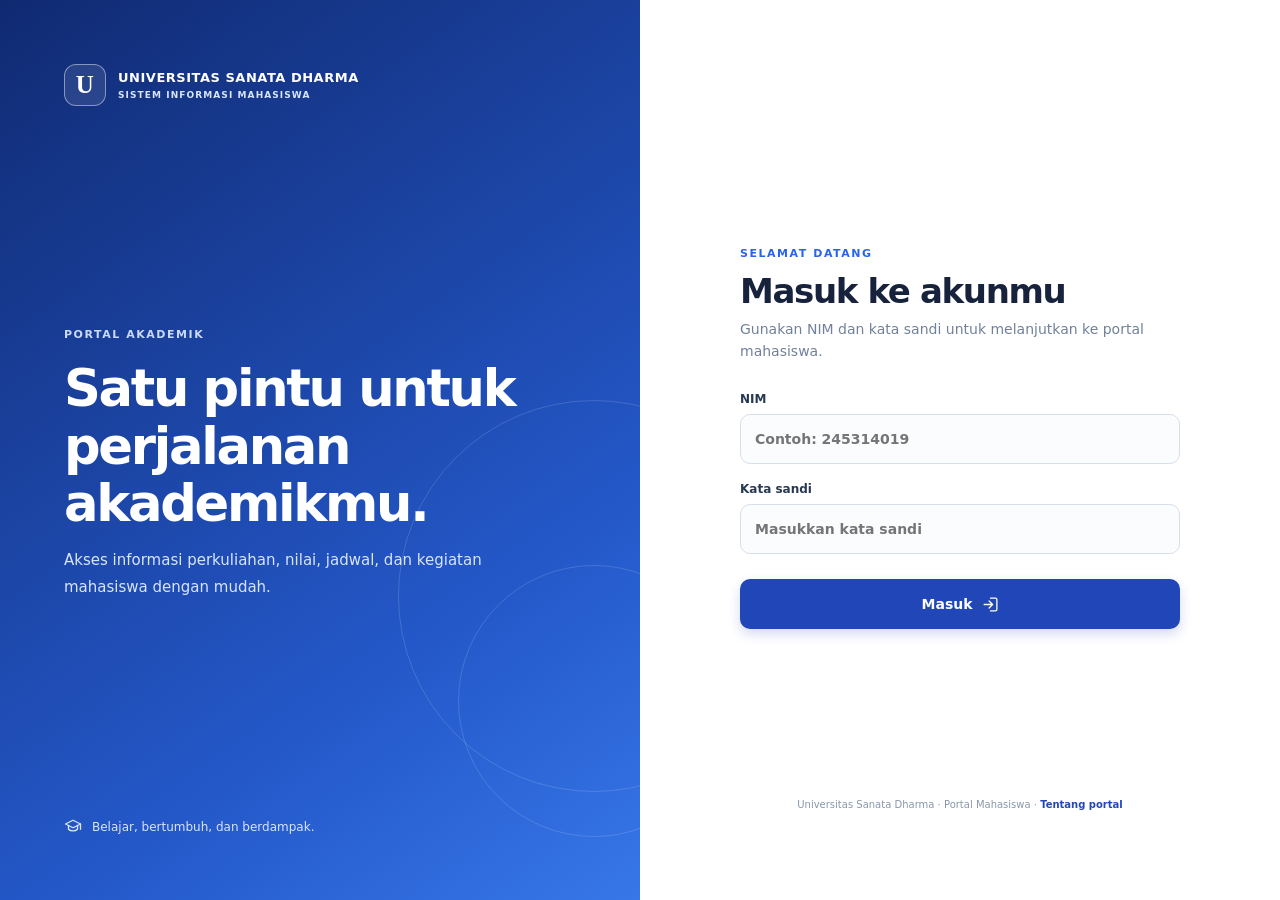
==== commit 1c6bc4e1: "Add search indexing support for public portal Co-authored-by: Copilot <223556219+Copilot@users.norep" ====
--- a/index.html
+++ b/index.html
@@ -4,13 +4,21 @@
     <meta charset="UTF-8">
     <meta name="viewport" content="width=device-width, initial-scale=1">
     <meta name="theme-color" content="#f5f8fc">
-    <meta name="description" content="Sistem Informasi Mahasiswa Bilqis Ayudia">
-    <title>Sistem Informasi Mahasiswa — Bilqis Ayudia</title>
-    <link rel="stylesheet" href="styles.css?v=20261018-1847">
+    <meta name="description" content="Portal Sistem Informasi Mahasiswa: akses informasi nilai, jadwal kuliah, keuangan, LPKP, kegiatan mahasiswa, DRS/KRS, profil, dan KTM digital.">
+    <meta name="robots" content="index, follow">
+    <link rel="canonical" href="https://bilqisayu.github.io/desain_ui/">
+    <meta property="og:type" content="website">
+    <meta property="og:locale" content="id_ID">
+    <meta property="og:title" content="Sistem Informasi Mahasiswa | Portal Akademik">
+    <meta property="og:description" content="Akses informasi akademik, jadwal, nilai, dan kegiatan mahasiswa dalam satu portal.">
+    <meta property="og:url" content="https://bilqisayu.github.io/desain_ui/">
+    <meta name="twitter:card" content="summary">
+    <title>Sistem Informasi Mahasiswa | Portal Akademik</title>
+    <link rel="stylesheet" href="styles.css?v=20261019-0008">
   </head>
   <body>
     <main id="app" class="app-shell" aria-live="polite"></main>
     <div id="toast" class="toast" role="status" aria-live="polite"></div>
-    <script src="app.js?v=20261018-1847"></script>
+    <script src="app.js?v=20261019-0008"></script>
   </body>
 </html>
--- a/styles.css
+++ b/styles.css
@@ -47,6 +47,8 @@
 .login-submit:hover { background: var(--blue-dark); }
 .login-demo-note { margin: 16px 0 0; padding: 11px 12px; border-radius: 8px; background: #f1f6ff; color: #5d6f8a; font-size: 11px; line-height: 1.6; }
 .login-footer { padding-top: 18px; color: #8997aa; text-align: center; font-size: 10px; }
+.login-footer a { color: var(--blue); font-weight: 700; text-decoration: none; }
+.login-footer a:hover { text-decoration: underline; }
 .topbar { position: sticky; z-index: 5; top: 0; display: flex; align-items: center; min-height: 58px; padding: 0 18px; background: #ffffffed; border-bottom: 1px solid #e8edf4; backdrop-filter: blur(12px); }
 .topbar-title { flex: 1; margin: 0; text-align: center; font-size: 14px; font-weight: 750; letter-spacing: -.25px; }
 .back-button, .top-action { display: inline-flex; align-items: center; gap: 5px; min-width: 76px; padding: 8px 0; border: 0; background: transparent; color: var(--blue-2); font-size: 12px; cursor: pointer; }
